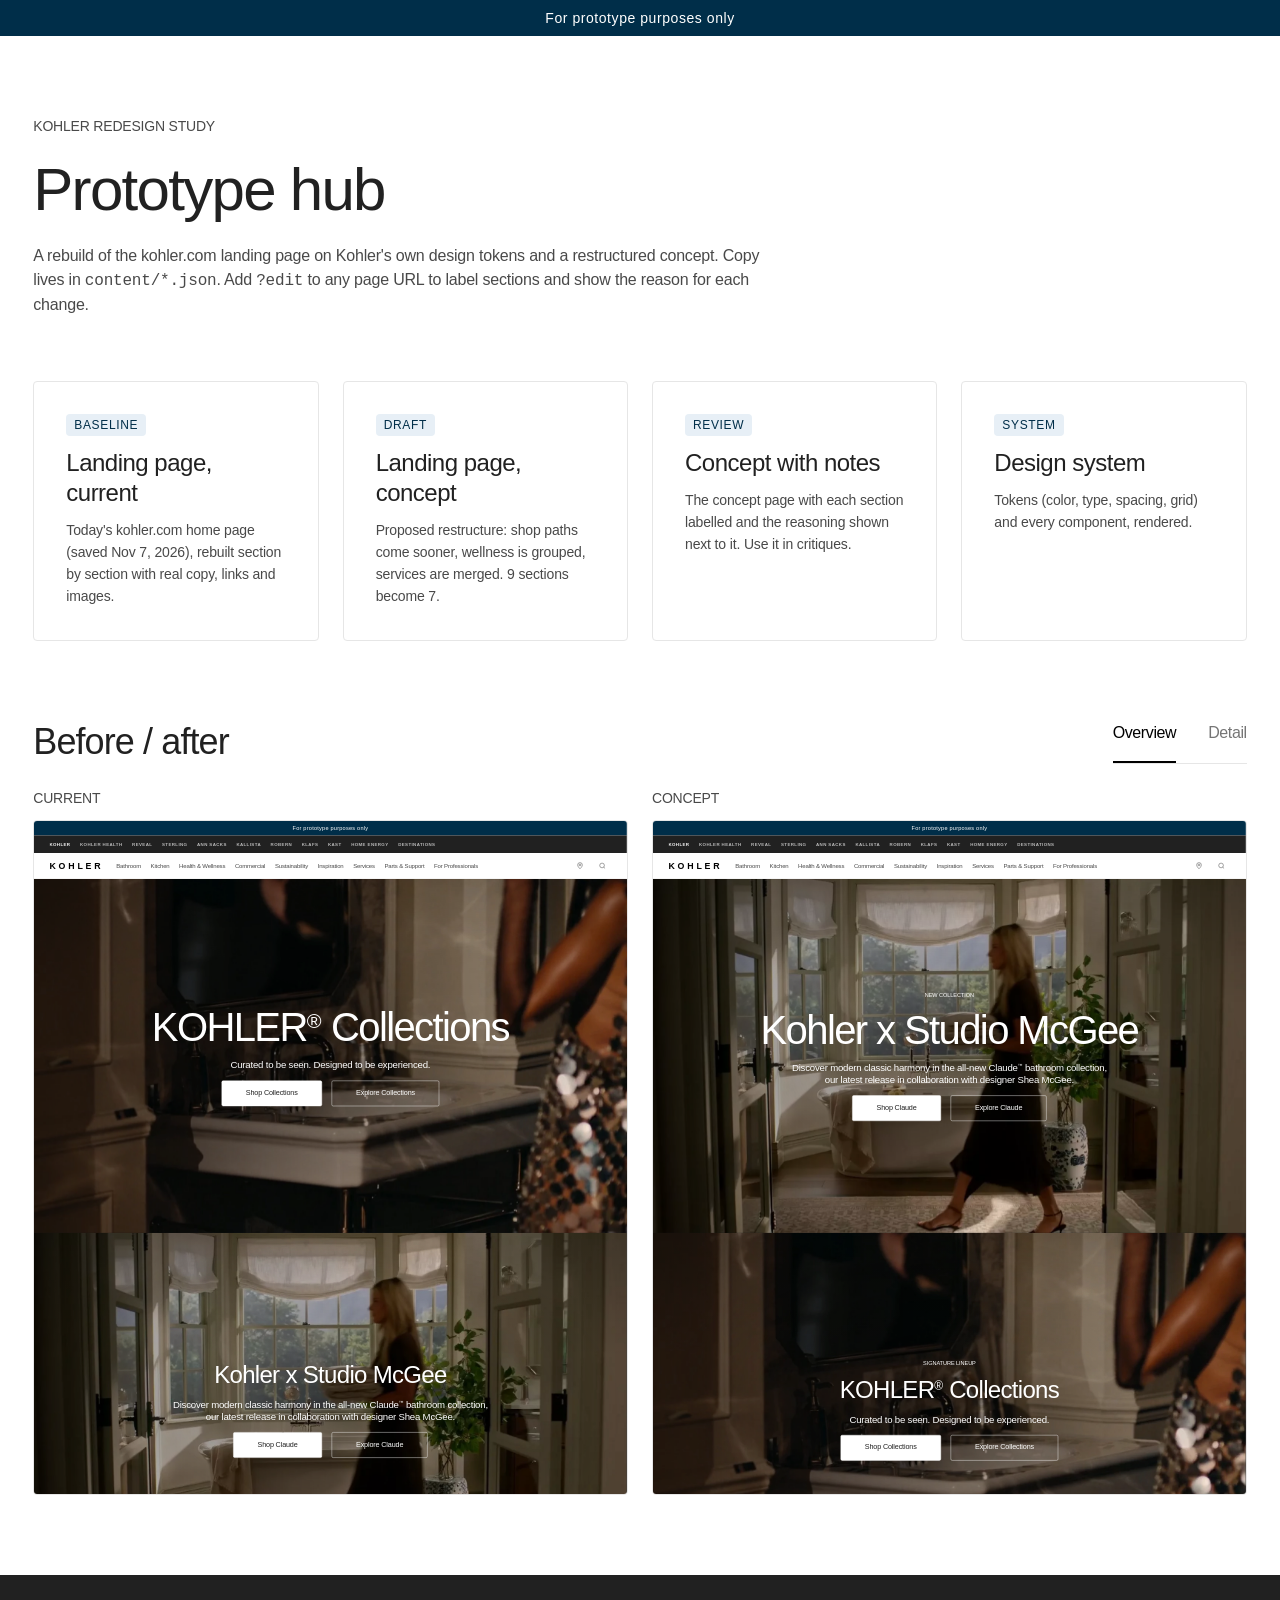
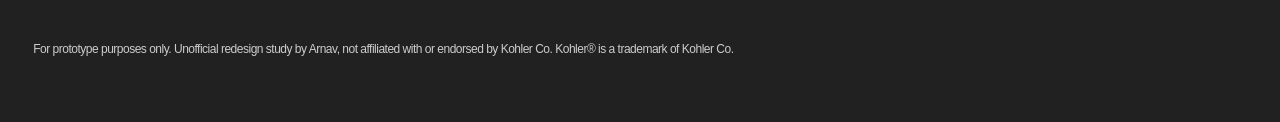
==== index.html @ b0c0a9b9 "Kohler redesign prototype: concept landing page, Kohler Viz and Kohler View Concept kohler.com landi" ====
<!doctype html>
<html lang="en"><head><meta charset="utf-8"><meta name="viewport" content="width=device-width,initial-scale=1">
<meta name="robots" content="noindex"><link rel="icon" href="data:,">
<title>Kohler redesign study | prototype hub</title>
<link rel="stylesheet" href="tokens.css"><link rel="stylesheet" href="components.css">
<style>
  .hub-head{padding-block:var(--sp-3xl) var(--sp-2xl);display:grid;gap:var(--sp-s)}
  .hub-head h1{margin:0;font:var(--t-h2);letter-spacing:var(--ls-h2);color:var(--c-primary-800)}
  .hub-head p{margin:0;max-width:760px}
  .hub-grid{display:grid;grid-template-columns:repeat(auto-fill,minmax(280px,1fr));gap:var(--sp-m)}
  .hub-card{display:grid;gap:var(--sp-2xs);align-content:start;padding:var(--sp-l);border:1px solid var(--c-gray-200);border-radius:var(--radius-xs);transition:box-shadow var(--dur-fast),border-color var(--dur-fast)}
  .hub-card:hover{box-shadow:var(--shadow-regular);border-color:transparent}
  .hub-card h2{margin:0;font:var(--t-title-l);letter-spacing:var(--ls-title-l);color:var(--c-primary-800)}
  .hub-card p{margin:0;font:var(--t-p-s);letter-spacing:var(--ls-p-s)}
  .hub-card .tag{justify-self:start}
  .hub-footer .footer__legal{margin-top:0;border-top:0;padding-top:0}
  .hub-card .meta{display:flex;gap:var(--sp-2xs);flex-wrap:wrap;margin-top:var(--sp-2xs)}
  .hub-card .meta a{font:var(--t-btn-s);letter-spacing:var(--ls-btn-s);color:var(--c-brand-600);text-decoration:underline}
  .compare{padding-block:var(--sp-2xl) var(--sp-3xl)}
  .compare__bar{display:flex;justify-content:space-between;align-items:end;gap:var(--sp-m);flex-wrap:wrap;margin-bottom:var(--sp-m)}
  .compare__bar h2{margin:0;font:var(--t-h4);letter-spacing:var(--ls-h4);color:var(--c-primary-800)}
  .compare__panes{display:grid;grid-template-columns:1fr 1fr;gap:var(--sp-m)}
  .compare__pane{display:grid;gap:var(--sp-2xs)}
  .compare__frame{position:relative;height:75vh;overflow:hidden;border:1px solid var(--c-gray-200);border-radius:var(--radius-xs);background:var(--c-gray-100)}
  .compare__frame iframe{position:absolute;top:0;left:0;width:calc(100% / var(--s));height:calc(75vh / var(--s));border:0;transform:scale(var(--s));transform-origin:0 0}
  @media (max-width:1023px){.compare__panes{grid-template-columns:1fr}}
</style>
</head><body>
<div class="concept-banner" role="note">For prototype purposes only</div>
<main class="container">
  <header class="hub-head">
    <p class="t-caption" style="margin:0">Kohler redesign study</p>
    <h1>Prototype hub</h1>
    <p>A rebuild of the kohler.com landing page on Kohler's own design tokens and a restructured concept. Copy lives in <code>content/*.json</code>. Add <code>?edit</code> to any page URL to label sections and show the reason for each change.</p>
  </header>

  <div class="hub-grid">
    <a class="hub-card" href="current.html"><span class="tag">Baseline</span><h2>Landing page, current</h2><p>Today's kohler.com home page (saved Nov 7, 2026), rebuilt section by section with real copy, links and images.</p></a>
    <a class="hub-card" href="concept.html"><span class="tag">Draft</span><h2>Landing page, concept</h2><p>Proposed restructure: shop paths come sooner, wellness is grouped, services are merged. 9 sections become 7.</p></a>
    <a class="hub-card" href="concept.html?edit"><span class="tag">Review</span><h2>Concept with notes</h2><p>The concept page with each section labelled and the reasoning shown next to it. Use it in critiques.</p></a>
    <a class="hub-card" href="design-system.html"><span class="tag">System</span><h2>Design system</h2><p>Tokens (color, type, spacing, grid) and every component, rendered.</p></a>
  </div>

  <section class="compare" aria-labelledby="cmp-h">
    <div class="compare__bar">
      <h2 id="cmp-h">Before / after</h2>
      <div class="tabs" role="tablist" aria-label="Preview scale">
        <button class="tab" role="tab" aria-selected="true" data-scale=".4">Overview</button>
        <button class="tab" role="tab" aria-selected="false" data-scale=".6">Detail</button>
      </div>
    </div>
    <div class="compare__panes" style="--s:.4">
      <div class="compare__pane"><span class="t-caption">Current</span><div class="compare__frame"><iframe src="current.html" title="Current landing page" loading="lazy"></iframe></div></div>
      <div class="compare__pane"><span class="t-caption">Concept</span><div class="compare__frame"><iframe src="concept.html" title="Concept landing page" loading="lazy"></iframe></div></div>
    </div>
  </section>
</main>
<footer class="footer hub-footer"><div class="container"><div class="footer__legal">For prototype purposes only. Unofficial redesign study by Arnav, not affiliated with or endorsed by Kohler Co. Kohler® is a trademark of Kohler Co.</div></div></footer>
<script>
  document.querySelectorAll('[data-scale]').forEach(b => b.addEventListener('click', () => {
    document.querySelectorAll('[data-scale]').forEach(x => x.setAttribute('aria-selected', x === b));
    document.querySelector('.compare__panes').style.setProperty('--s', b.dataset.scale);
  }));
</script>
</body></html>
---- tokens.css ----
/* Design tokens extracted from the saved kohler.com landing page CSS (:root custom properties).
   Font note: Helvetica Now Text is licensed and not in the source files; system Helvetica is the stand-in (not bundled; see README). */
:root{
  --font-primary:"Helvetica Now Text","Helvetica Neue",Helvetica,Arial,sans-serif;
  /* color: primary */
  --c-white:#fff; --c-primary-700:#494949; --c-primary-800:#212121; --c-black:#000;
  /* color: gray */
  --c-gray-100:#f9f9f9; --c-gray-200:#e6e6e6; --c-gray-300:#cdcdcd; --c-gray-400:#989898; --c-gray-500:#757575;
  /* color: brand + semantic */
  --c-brand-600:#002e49; --c-brand-05:rgb(24 104 165/5%); --c-brand-10:rgb(24 104 165/10%);
  --c-error:#d10000; --c-success:#4a9232; --c-info:#00bce5;
  --c-overlay-light:rgb(230 230 230/75%); --c-overlay-medium:rgb(0 0 0/50%); --c-overlay-dark:rgb(0 0 0/75%);
  /* color: finish swatches */
  --c-thunder-gray:#5b5c56; --c-cashmere:#666; --c-sandbar:#bfbaae; --c-ice-gray:#c1c5c3;
  --c-almond:#e1decf; --c-dune:#e2e3db; --c-biscuit:#e9e7da; --c-swatch-white:#f4f4f4;
  /* elevation, radius, motion */
  --shadow-regular:1px 1px 20px 0 rgb(0 0 0/15%); --shadow-irregular:0 10px 20px 0 rgb(0 0 0/7%);
  --radius-none:0; --radius-xs:4px; --radius-s:5px; --radius-m:10px; --radius-full:50%;
  --dur-instant:100ms; --dur-fast:300ms; --dur-moderate:600ms; --dur-slow:1000ms;
  /* grid (desktop, 12 col) */
  --grid-gutter:min(4.12vw,79px); --grid-width:min(94.8vw,1820px);
  --grid-margin:calc((100vw - var(--grid-width))/2); --grid-cols:12;
  --grid-col:calc((var(--grid-width) - (var(--grid-cols) - 1)*var(--grid-gutter))/var(--grid-cols));
  /* spacing (desktop) */
  --sp-4xs:2px; --sp-3xs:4px; --sp-2xs:12px; --sp-xs:16px; --sp-s:20px; --sp-m:24px; --sp-l:32px; --sp-xl:40px; --sp-2xl:64px; --sp-3xl:80px; --sp-4xl:120px;
  /* surfaces (inferred: Kohler's "bg-charcoal" section class; exact value not in saved CSS, primary-800 used) */
  --c-surface-dark:var(--c-primary-800); --c-error-on-dark:color-mix(in srgb,var(--c-error) 60%,var(--c-white)); --c-on-dark:var(--c-white); --c-on-dark-muted:var(--c-gray-300);
  /* metal finish swatches (INFERRED for the web apps; Kohler's CSS only defines ceramic swatches) */
  --c-finish-chrome:#c9ccce; --c-finish-black:#2b2b2b; --c-finish-brass:#b8955a; --c-finish-nickel:#a9a69c; --c-finish-glass:#dfe6e8;
  /* focus (from Kohler's input :focus rule) */
  --c-focus:#66afe9; --shadow-focus:0 0 8px rgb(102 175 233/60%);
  /* media */
  --ratio-hero:1600/955; --ratio-feature:1492/1121; --ratio-banner:1876/1058; --ratio-portrait:1200/1597;
  /* breakpoints (reference only): tablet <=1023px, mobile <=639px */
}
@media (max-width:1023px){:root{--grid-gutter:8.22vw;--grid-width:90.4vw;--grid-cols:6;
  --sp-4xs:2px;--sp-3xs:4px;--sp-2xs:8px;--sp-xs:12px;--sp-s:16px;--sp-m:20px;--sp-l:24px;--sp-xl:32px;--sp-2xl:40px;--sp-3xl:64px;--sp-4xl:80px}}
@media (max-width:639px){:root{--grid-gutter:8.37vw;--grid-width:92.12vw;--sp-2xs:12px;--sp-xs:16px;--sp-s:20px;--sp-m:24px;--sp-l:32px;--sp-xl:40px;--sp-2xl:64px;--sp-3xl:80px;--sp-4xl:120px}}

/* type scale (desktop). weight / size / line-height / letter-spacing */
:root{
  --t-display-l:300 200px/.8 var(--font-primary); --ls-display-l:-12px;
  --t-display-m:300 140px/.86 var(--font-primary); --ls-display-m:-9.8px;
  --t-h1:300 100px/1.1 var(--font-primary); --ls-h1:-7.5px;
  --t-h2:300 60px/68px var(--font-primary); --ls-h2:-3.1px;
  --t-h3:300 45px/1.24 var(--font-primary); --ls-h3:-3.2px;
  --t-h4:300 36px/1.22 var(--font-primary); --ls-h4:-1.7px;
  --t-h5:300 32px/1.25 var(--font-primary); --ls-h5:-1.6px;
  --t-h6:300 26px/1.31 var(--font-primary); --ls-h6:-1.5px;
  --t-title-l:300 24px/1.25 var(--font-primary); --ls-title-l:-1.2px;
  --t-title-m:300 20px/1.4 var(--font-primary); --ls-title-m:-1px;
  --t-title-s:300 16px/1.5 var(--font-primary); --ls-title-s:-.8px;
  --t-p-l:400 20px/1.4 var(--font-primary); --ls-p-l:-.65px;
  --t-p-m:400 16px/1.5 var(--font-primary); --ls-p-m:-.55px;
  --t-p-s:400 14px/1.57 var(--font-primary); --ls-p-s:-.45px;
  --t-p-xs:400 12px/1.67 var(--font-primary); --ls-p-xs:-.5px;
  --t-btn-l:500 18px/1.44 var(--font-primary); --ls-btn-l:-.35px;
  --t-btn-m:500 16px/1.5 var(--font-primary); --ls-btn-m:-.35px;
  --t-btn-s:500 14px/1.57 var(--font-primary); --ls-btn-s:-.3px;
  --t-label-m:400 16px/1.5 var(--font-primary); --ls-label-m:-.4px;
  --t-label-medium-m:500 16px/1.5 var(--font-primary); --ls-label-medium-m:-.4px;
  --t-brand-switcher:700 11px/1.4545 var(--font-primary); --ls-brand-switcher:1px;
  --t-nav:400 15px/1.47 var(--font-primary); --ls-nav:-.4px;
  --t-nav-selected:500 15px/1.47 var(--font-primary);
  --t-overlay-title:300 50px/1.08 var(--font-primary); --ls-overlay-title:-3px;
  --t-tag-m:500 12px/1 var(--font-primary); --ls-tag-m:.65px;
  --t-caption-m:400 14px/1.4286 var(--font-primary);
}
@media (max-width:1023px){:root{
  --t-h2:300 40px/48px var(--font-primary); --ls-h2:-2.2px;
  --t-h4:300 32px/40px var(--font-primary); --ls-h4:-2.2px;
}}

/* Fallback tracking: Kohler's letter-spacing is tuned for Helvetica Now Text. When that font is not installed
   (js/render.js adds .has-brand-font if it is), headings in Helvetica Neue/Arial collide, so loosen them ~45%. */
:root:not(.has-brand-font){
  --ls-display-l:-6.5px; --ls-display-m:-5.4px; --ls-h1:-4px; --ls-h2:-1.7px; --ls-h3:-1.6px; --ls-h4:-.9px;
  --ls-h5:-.8px; --ls-h6:-.7px; --ls-title-l:-.5px; --ls-title-m:-.4px; --ls-title-s:-.3px; --ls-overlay-title:-1.6px;
  --ls-p-l:-.3px; --ls-p-m:-.2px; --ls-p-s:-.15px;
}
@media (max-width:1023px){:root:not(.has-brand-font){--ls-h2:-1.2px;--ls-h4:-1.1px}}
---- components.css ----
/* Components built only from tokens.css */
*{box-sizing:border-box}
body{margin:0;font:var(--t-p-m);letter-spacing:var(--ls-p-m);color:var(--c-primary-700);background:var(--c-white);-webkit-font-smoothing:antialiased}
a{color:inherit;text-decoration:none}
.container{width:var(--grid-width);margin-inline:auto}
.grid{display:grid;grid-template-columns:repeat(var(--grid-cols),1fr);column-gap:var(--grid-gutter)}

/* type utilities */
.t-h1{font:var(--t-h1);letter-spacing:var(--ls-h1)} .t-h2{font:var(--t-h2);letter-spacing:var(--ls-h2)}
.t-h3{font:var(--t-h3);letter-spacing:var(--ls-h3)} .t-h4{font:var(--t-h4);letter-spacing:var(--ls-h4)}
.t-title-l{font:var(--t-title-l);letter-spacing:var(--ls-title-l)} .t-p-l{font:var(--t-p-l);letter-spacing:var(--ls-p-l)}
.t-p-m{font:var(--t-p-m);letter-spacing:var(--ls-p-m)} .t-p-s{font:var(--t-p-s);letter-spacing:var(--ls-p-s)}
.t-caption{font:var(--t-caption-m);text-transform:uppercase}
@media (max-width:1023px){.t-h1{font-size:56px;letter-spacing:-3.5px}}

/* utility bar (brand switcher) */
.brandbar{background:var(--c-primary-800);color:var(--c-white)}
.brandbar ul{display:flex;gap:var(--sp-m);list-style:none;margin:0;padding:10px 0;overflow-x:auto}
.brandbar a{font:var(--t-brand-switcher);letter-spacing:var(--ls-brand-switcher);text-transform:uppercase;opacity:.7;white-space:nowrap;transition:opacity var(--dur-fast)}
.brandbar a:hover,.brandbar a[aria-current]{opacity:1}

/* main nav */
.mainnav{background:var(--c-white);border-bottom:1px solid var(--c-gray-200)}
.mainnav > .container{display:flex;align-items:center;gap:var(--sp-l);height:64px}
.mainnav .logo{font:700 22px/1 var(--font-primary);letter-spacing:.32em;color:var(--c-black)}

/* buttons */
.btn{display:inline-flex;justify-content:center;align-items:center;font:var(--t-btn-l);letter-spacing:var(--ls-btn-l);padding:17px 60px 19px;border:1px solid;border-radius:var(--radius-xs);cursor:pointer;transition:all var(--dur-fast) ease-in-out;background:transparent;color:inherit}
.btn:hover{transform:scale(.93)} .btn:focus-visible{outline:2px solid var(--c-info);outline-offset:3px}
[tabindex="-1"]:focus{outline:none}
.btn--primary{background:var(--c-brand-600);border-color:var(--c-brand-600);color:var(--c-white)}
.btn--secondary{border-color:var(--c-primary-700);color:var(--c-primary-700)}
.btn--on-photo{border-color:var(--c-white);color:var(--c-white)}
.btn--s{font:var(--t-btn-s);letter-spacing:var(--ls-btn-s);padding:10px 28px}
.btn:disabled{background:var(--c-gray-300);border-color:var(--c-gray-300);color:var(--c-white);cursor:not-allowed;transform:none}
.link-underline{font:500 20px/20px var(--font-primary);letter-spacing:-.4px;color:var(--c-gray-500);padding-bottom:5px;border-bottom:1px solid;transition:color var(--dur-fast)}
.link-underline:hover{color:var(--c-black)}

/* teaser (hero / full-bleed promo) */
.teaser{position:relative;min-height:640px;display:flex;align-items:flex-end;color:var(--c-white);background:var(--c-primary-800);overflow:hidden}
.teaser__media{position:absolute;inset:0;background-size:cover;background-position:center}
.teaser__media::after{content:"";position:absolute;inset:0;background:linear-gradient(to top,var(--c-overlay-medium),transparent 60%)}
.teaser__body{position:relative;padding-block:var(--sp-3xl);display:grid;gap:var(--sp-m);max-width:720px}
.teaser__actions{display:flex;gap:var(--sp-m);flex-wrap:wrap}

/* carousel + product card */
.carousel__head{display:flex;justify-content:space-between;align-items:baseline;margin-block:var(--sp-2xl) var(--sp-l)}
.carousel__track{display:grid;grid-auto-flow:column;grid-auto-columns:calc((100% - 3*var(--sp-m))/4);gap:var(--sp-m);overflow-x:auto;scroll-snap-type:x mandatory;padding-bottom:var(--sp-s)}
.card{scroll-snap-align:start;display:grid;gap:var(--sp-xs);align-content:start}
.card__img{aspect-ratio:1/1;background:var(--c-gray-100);border-radius:var(--radius-xs);transition:box-shadow var(--dur-fast)}
.card:hover .card__img{box-shadow:var(--shadow-regular)}
.card__title{font:var(--t-label-medium-m);letter-spacing:var(--ls-label-medium-m);color:var(--c-primary-800)}
@media (max-width:1023px){.carousel__track{grid-auto-columns:60%}}

/* tabs, tag, form field */
.tabs{display:flex;gap:var(--sp-l);border-bottom:1px solid var(--c-gray-200)}
.tab{font:var(--t-label-medium-m);letter-spacing:var(--ls-label-m);padding:var(--sp-xs) 0;background:none;border:0;border-bottom:2px solid transparent;color:var(--c-gray-500);cursor:pointer}
.tab[aria-selected=true]{color:var(--c-black);border-color:var(--c-black)}
.tag{display:inline-block;font:var(--t-tag-m);letter-spacing:var(--ls-tag-m);text-transform:uppercase;background:var(--c-brand-10);color:var(--c-brand-600);padding:5px 8px;border-radius:var(--radius-xs)}
.field{display:grid;gap:6px;font:var(--t-label-m);letter-spacing:var(--ls-label-m)}
.field input{height:40px;border:1px solid var(--c-gray-300);border-radius:var(--radius-xs);padding-inline:15px;font:var(--t-p-s);background:var(--c-white)}
.field input:focus{outline:0;border-color:var(--c-focus);box-shadow:var(--shadow-focus)}

/* footer */
.footer{background:var(--c-primary-800);color:var(--c-gray-300);padding-block:var(--sp-2xl)}
.footer__cols{display:grid;grid-template-columns:repeat(4,1fr);gap:var(--sp-xl)}
.footer h2{font:var(--t-label-medium-m);letter-spacing:var(--ls-label-medium-m);color:var(--c-white);margin:0 0 var(--sp-xs)}
.footer a{display:block;font:var(--t-p-s);letter-spacing:var(--ls-p-s);padding:4px 0;transition:color var(--dur-fast)}
.footer a:hover{color:var(--c-white)}
.footer__legal{margin-top:var(--sp-2xl);padding-top:var(--sp-m);border-top:1px solid var(--c-primary-700);font:var(--t-p-xs);letter-spacing:var(--ls-p-xs)}
@media (max-width:639px){.footer__cols{grid-template-columns:1fr 1fr}.btn{padding:14px 32px}}

/* concept disclosure banner (keep this in every page of the pitch) */
.concept-banner{background:var(--c-brand-600);color:var(--c-white);text-align:center;font:var(--t-caption-m);letter-spacing:.04em;padding:8px var(--sp-s)}

/* ===================================================================
   Phase 1 additions (inferred from saved-page class names; see README)
   =================================================================== */
img{max-width:100%;display:block}
sup{font-size:.5em;vertical-align:super;line-height:0;letter-spacing:0}
.visually-hidden{position:absolute;width:1px;height:1px;overflow:hidden;clip:rect(0 0 0 0);white-space:nowrap}
:focus-visible{outline:2px solid var(--c-info);outline-offset:3px}

/* section rhythm */
.section{padding-block:var(--sp-3xl)}
.section--dark{background:var(--c-surface-dark);color:var(--c-on-dark-muted)}
.section--dark h2,.section--dark h3{color:var(--c-on-dark)}
.section--tight{padding-block:var(--sp-xl)}
[data-type=intro] + .section{padding-top:0}
[data-type=intro]{padding-bottom:var(--sp-2xl)}

/* teaser: layout + overlay modifiers
   Kohler classes: hero-banner-des-medium-center / -bottom, linear-left-to-right, radial-from-center-out,
   linear-top-to-bottom, bg-opacity-35/45 */
.teaser{--ov:.45;min-height:0;height:min(calc(100vw * 955 / 1600),calc(100vh - 64px),1100px)}
.teaser__media img{width:100%;height:100%;object-fit:cover}
.teaser__media::after{background:
  radial-gradient(ellipse at center,color-mix(in srgb,var(--c-black) calc(var(--ov)*100%),transparent) 0%,transparent 70%),
  linear-gradient(to right,color-mix(in srgb,var(--c-black) calc(var(--ov)*80%),transparent),transparent 55%),
  linear-gradient(to bottom,color-mix(in srgb,var(--c-black) calc(var(--ov)*50%),transparent),transparent 35%)}
.teaser--ov-35{--ov:.35}
.teaser > .container{position:relative;display:flex}
.teaser__title{margin:0;color:var(--c-white)}
.teaser__desc{margin:0;color:var(--c-white)}
.teaser--center{align-items:center}
.teaser--center > .container,.teaser--bottom > .container{justify-content:center;text-align:center}
.teaser--center .teaser__actions,.teaser--bottom .teaser__actions{justify-content:center}
.teaser--center .teaser__body,.teaser--bottom .teaser__body{max-width:1120px;justify-items:center}
.teaser--center .teaser__desc,.teaser--bottom .teaser__desc{max-width:820px}
@media (max-width:1023px){.teaser{height:auto;min-height:560px}}
@media (max-width:639px){.teaser{min-height:600px}.teaser .t-h1{font-size:48px;letter-spacing:-2px}.teaser .t-h2{font-size:36px;line-height:1.15;letter-spacing:-1.4px}.teaser__desc{font:var(--t-p-l)}.teaser__actions .btn{width:100%}}

/* light link-style action used on photo (cmp-teaser__action-link) */
.link-underline--on-dark{color:var(--c-white)}
.link-underline--on-dark:hover{color:var(--c-gray-300)}

/* feature cards (Kohler: double-featured-content-cards / carousel two-column-layout fc-white) */
.feature-cards{display:grid;grid-template-columns:repeat(2,1fr);gap:var(--grid-gutter)}
.feature-card{position:relative;display:block;aspect-ratio:var(--ratio-feature);overflow:hidden;color:var(--c-white);background:var(--c-primary-700)}
.feature-card img{position:absolute;inset:0;width:100%;height:100%;object-fit:cover;transition:transform var(--dur-slow) ease}
.feature-card::after{content:"";position:absolute;inset:0;background:
  radial-gradient(ellipse at center,color-mix(in srgb,var(--c-black) 30%,transparent),transparent 75%),
  linear-gradient(to top,var(--c-overlay-medium),transparent 55%)}
.feature-card__body{position:absolute;inset:auto 0 0 0;z-index:1;display:grid;gap:var(--sp-s);justify-items:start;padding:var(--sp-xl)}
.feature-card__title{margin:0;font:var(--t-h3);letter-spacing:var(--ls-h3);color:var(--c-white)}
.feature-card:hover img{transform:scale(1.04)}
.feature-card:hover .link-underline{color:var(--c-gray-300)}
@media (max-width:639px){.feature-cards{grid-template-columns:1fr;gap:var(--sp-m)}.feature-card__body{padding:var(--sp-m)}.feature-card__title{font:var(--t-h5);letter-spacing:var(--ls-h5)}}

/* split banner (Kohler: inspired-banner-with-large-image-text-left / -right) */
.banner-split{display:grid;grid-template-columns:repeat(var(--grid-cols),1fr);column-gap:var(--grid-gutter);align-items:center}
.banner-split__media{grid-column:5 / -1;grid-row:1;aspect-ratio:var(--ratio-banner);overflow:hidden;background:var(--c-primary-700)}
.banner-split__media img{width:100%;height:100%;object-fit:cover}
.banner-split__body{grid-column:1 / 5;grid-row:1;display:grid;gap:var(--sp-m);justify-items:start}
.banner-split--text-right .banner-split__media{grid-column:1 / 9}
.banner-split--text-right .banner-split__body{grid-column:9 / -1}
.banner-split h2,.banner-caption h2{margin:0;font:var(--t-h2);letter-spacing:var(--ls-h2)}
.banner-split p,.banner-caption p{margin:0;font:var(--t-p-l);letter-spacing:var(--ls-p-l)}

/* image + caption banner (Kohler: img-left-caption-right) */
.banner-caption{display:grid;grid-template-columns:repeat(var(--grid-cols),1fr);column-gap:var(--grid-gutter);align-items:center}
.banner-caption__media{grid-column:1 / 6;grid-row:1;aspect-ratio:var(--ratio-portrait);overflow:hidden;background:var(--c-primary-700)}
.banner-caption__media img{width:100%;height:100%;object-fit:cover}
.banner-caption__body{grid-column:7 / -1;grid-row:1;display:grid;gap:var(--sp-m);justify-items:start;max-width:640px}
@media (max-width:1023px){
  .banner-split__media,.banner-split--text-right .banner-split__media,.banner-caption__media{grid-column:1 / -1;grid-row:1}
  .banner-split__body,.banner-split--text-right .banner-split__body,.banner-caption__body{grid-column:1 / -1;grid-row:2;margin-top:var(--sp-l)}}

/* buttons on dark / photo surfaces (Kohler: gbh-secondary-button inside bg-charcoal) */
.btn--on-dark{border-color:var(--c-white);color:var(--c-white)}
.btn--light{background:var(--c-white);border-color:var(--c-white);color:var(--c-primary-800)}

/* carousel controls */
.carousel__nav{display:flex;gap:var(--sp-2xs)}
.carousel__btn{width:40px;height:40px;display:grid;place-items:center;border:1px solid var(--c-gray-300);border-radius:var(--radius-full);background:var(--c-white);color:var(--c-primary-800);cursor:pointer;transition:border-color var(--dur-fast)}
.carousel__btn:hover{border-color:var(--c-primary-800)}
.carousel__btn:disabled{opacity:.35;cursor:default}
.card__img{overflow:hidden}
.card__img img{width:100%;height:100%;object-fit:contain;mix-blend-mode:multiply}
.card__meta{font:var(--t-p-s);letter-spacing:var(--ls-p-s);color:var(--c-gray-500)}

/* main nav: icon utilities */

/* footer additions: newsletter + follow us + legal */
.footer__top{display:grid;grid-template-columns:repeat(var(--grid-cols),1fr);column-gap:var(--grid-gutter);row-gap:var(--sp-xl);padding-bottom:var(--sp-2xl);margin-bottom:var(--sp-2xl);border-bottom:1px solid var(--c-primary-700)}
.newsletter{grid-column:1 / 7;display:grid;gap:var(--sp-xs)}
.newsletter p{margin:0;font:var(--t-p-m);letter-spacing:var(--ls-p-m);color:var(--c-gray-300)}
.newsletter__row{display:flex;gap:var(--sp-2xs);border-bottom:1px solid var(--c-gray-500)}
.newsletter__row input{flex:1;min-width:0;height:48px;border:0;background:transparent;color:var(--c-white);font:var(--t-p-m);letter-spacing:var(--ls-p-m)}
.newsletter__row input::placeholder{color:var(--c-gray-400)}
.newsletter__row input:focus{outline:0}
.newsletter__row:focus-within{border-color:var(--c-white)}
.newsletter__row button{background:none;border:0;color:var(--c-white);font:var(--t-btn-s);letter-spacing:var(--ls-btn-s);cursor:pointer}
.followus{grid-column:9 / -1;display:grid;gap:var(--sp-xs);align-content:start}
.followus ul{display:flex;flex-wrap:wrap;gap:var(--sp-2xs);list-style:none;margin:0;padding:0}
.footer .followus a{display:grid;place-items:center;width:40px;height:40px;padding:0;border:1px solid var(--c-primary-700);border-radius:var(--radius-full);font:var(--t-tag-m);letter-spacing:0}
.footer .followus a:hover{border-color:var(--c-white)}
.footer__legal{display:flex;flex-wrap:wrap;gap:var(--sp-2xs) var(--sp-m);align-items:center}
.footer .footer__legal a{display:inline;padding:0;font:inherit}
.footer__legal .footer__copy{margin-left:auto}
.footer__disclaimer{margin-top:var(--sp-m);font:var(--t-p-xs);letter-spacing:var(--ls-p-xs);color:var(--c-gray-400)}
@media (max-width:1023px){.newsletter,.followus{grid-column:1 / -1}.footer__legal .footer__copy{margin-left:0}}

/* prototype edit mode (?edit): label each section with its content id */
.is-edit [data-section]{position:relative;outline:2px dashed var(--c-info);outline-offset:-2px}
.is-edit [data-section]::before{content:attr(data-section) " / " attr(data-type);position:absolute;top:var(--sp-2xs);left:var(--sp-2xs);z-index:5;background:var(--c-info);color:var(--c-black);font:var(--t-tag-m);letter-spacing:var(--ls-tag-m);padding:6px 8px;border-radius:var(--radius-xs)}
.edit-note{display:none}
.is-edit .edit-note{display:block;position:absolute;right:var(--sp-2xs);top:var(--sp-2xs);z-index:5;max-width:360px;background:var(--c-white);color:var(--c-primary-800);font:var(--t-p-s);letter-spacing:var(--ls-p-s);padding:var(--sp-2xs) var(--sp-xs);border-left:3px solid var(--c-info);box-shadow:var(--shadow-regular)}
.render-error{padding:var(--sp-2xl) 0;font:var(--t-p-l);color:var(--c-error)}

/* ===================================================================
   Interactions (Nov 7): sticky header, mega menu, overlays, newsletter states, reveal
   =================================================================== */
:root{--ease-out:cubic-bezier(.2,.7,.2,1);--header-h:64px}

/* sticky main nav: brand bar scrolls away, nav sticks; hides on scroll down, returns on scroll up */
.mainnav{position:sticky;top:0;z-index:40;transition:transform var(--dur-fast) var(--ease-out),box-shadow var(--dur-fast)}
.mainnav.is-stuck{box-shadow:var(--shadow-irregular);border-bottom-color:transparent}
.mainnav.is-hidden{transform:translateY(-100%)}
.mainnav > .container{height:var(--header-h)}
.mainnav .logo{flex:none}
.mainnav nav{flex:1;min-width:0}
.mainnav__list{display:flex;gap:var(--sp-m);list-style:none;margin:0;padding:0}
.mainnav__link{position:relative;display:flex;align-items:center;height:var(--header-h);padding:0;background:none;border:0;cursor:pointer;
  font:var(--t-nav);letter-spacing:var(--ls-nav);color:var(--c-primary-700);white-space:nowrap;transition:color var(--dur-fast)}
.mainnav__link::after{content:"";position:absolute;left:0;right:0;bottom:-1px;height:2px;background:var(--c-black);transform:scaleX(0);transform-origin:left;transition:transform var(--dur-fast) var(--ease-out)}
.mainnav__link:hover,.mainnav__link[aria-expanded="true"]{color:var(--c-black)}
.mainnav__link:hover::after,.mainnav__link[aria-expanded="true"]::after{transform:scaleX(1)}
.mainnav__link[aria-expanded="true"]{font:var(--t-nav-selected);letter-spacing:var(--ls-nav)}
.mainnav__link:focus-visible{outline-offset:-2px}

/* utility buttons (store, search, menu) */
.utils{display:flex;align-items:center;gap:var(--sp-2xs);margin-left:auto}
.utils__btn{display:inline-flex;align-items:center;gap:6px;height:40px;padding:0 var(--sp-2xs);background:none;border:0;border-radius:var(--radius-xs);cursor:pointer;
  font:var(--t-btn-s);letter-spacing:var(--ls-btn-s);color:var(--c-primary-700);white-space:nowrap;transition:color var(--dur-fast),background var(--dur-fast)}
.utils__btn:hover{color:var(--c-black);background:var(--c-gray-100)}
.utils__btn svg{width:20px;height:20px;flex:none}
.utils__btn--menu{display:none}
@media (max-width:1599px){.utils__btn span{position:absolute;width:1px;height:1px;overflow:hidden;clip:rect(0 0 0 0)}}
@media (max-width:1199px){.mainnav nav{display:none}.utils__btn--menu{display:inline-flex}}

/* mega menu */
.mega{position:absolute;left:0;right:0;top:100%;background:var(--c-white);border-top:1px solid var(--c-gray-200);box-shadow:var(--shadow-irregular);
  opacity:0;transform:translateY(-8px);transition:opacity var(--dur-fast) var(--ease-out),transform var(--dur-fast) var(--ease-out)}
.mega.is-open{opacity:1;transform:none}
.mega.no-anim{transition:none}
.mega__inner{display:grid;grid-template-columns:repeat(4,1fr);column-gap:var(--grid-gutter);padding-block:var(--sp-xl) var(--sp-2xl)}
.mega__col ul{list-style:none;margin:0;padding:0;display:grid;gap:var(--sp-3xs)}
.mega__title{margin:0 0 var(--sp-xs);font:var(--t-tag-m);letter-spacing:var(--ls-tag-m);text-transform:uppercase;color:var(--c-gray-500)}
.mega__col a{display:inline-block;padding:6px 0;font:var(--t-title-s);letter-spacing:var(--ls-title-s);color:var(--c-primary-800);background:linear-gradient(currentColor,currentColor) 0 100%/0 1px no-repeat;transition:background-size var(--dur-fast) var(--ease-out)}
.mega__col a:hover,.mega__col a:focus-visible{background-size:100% 1px}
.mega__feature{grid-column:3 / -1;display:grid;grid-template-columns:1.3fr 1fr;grid-template-rows:auto auto 1fr;column-gap:var(--sp-m);row-gap:var(--sp-2xs);align-content:start}
.mega__img{grid-row:1 / -1;aspect-ratio:var(--ratio-feature);overflow:hidden;background:var(--c-gray-100)}
.mega__img img{width:100%;height:100%;object-fit:cover;transition:transform var(--dur-slow) var(--ease-out)}
.mega__feature:hover .mega__img img{transform:scale(1.04)}
.mega__feature .t-caption{color:var(--c-gray-500);font:var(--t-tag-m);letter-spacing:var(--ls-tag-m);align-self:end}
.mega__feature-title{font:var(--t-h6);letter-spacing:var(--ls-h6);color:var(--c-primary-800)}
.mega__feature .link-underline{justify-self:start;align-self:start;font:var(--t-label-medium-m);letter-spacing:var(--ls-label-medium-m);line-height:1}
.mega-scrim{position:fixed;inset:0;z-index:30;background:var(--c-overlay-medium);opacity:0;transition:opacity var(--dur-fast)}
.mega-scrim.is-open{opacity:1}

/* overlays (native <dialog>: focus trap + Esc handled by the browser) */
html.has-overlay{overflow:hidden}
.overlay{position:fixed;inset:0;width:100%;height:100%;max-width:none;max-height:none;margin:0;padding:0;border:0;background:transparent;color:var(--c-primary-700)}
.overlay::backdrop{background:var(--c-overlay-medium);opacity:0;transition:opacity var(--dur-fast)}
.overlay.is-open::backdrop{opacity:1}
.overlay__panel{position:absolute;background:var(--c-white);display:grid;align-content:start;gap:var(--sp-m);transition:transform var(--dur-fast) var(--ease-out),opacity var(--dur-fast)}
.overlay--top .overlay__panel{top:0;left:0;right:0;width:auto;padding:var(--sp-l) var(--grid-margin) var(--sp-2xl);transform:translateY(-24px);opacity:0}
.overlay--right .overlay__panel{top:0;right:0;bottom:0;width:min(480px,100vw);padding:var(--sp-l);overflow-y:auto;transform:translateX(100%)}
.overlay.is-open .overlay__panel{transform:none;opacity:1}
.overlay__head{display:flex;justify-content:space-between;align-items:center;gap:var(--sp-m)}
.overlay__title{margin:0;font:var(--t-h5);letter-spacing:var(--ls-h5);color:var(--c-primary-800)}
.overlay__text{margin:0;font:var(--t-p-m);letter-spacing:var(--ls-p-m)}
.overlay__label{margin:0;font:var(--t-tag-m);letter-spacing:var(--ls-tag-m);text-transform:uppercase;color:var(--c-gray-500)}
.overlay__note{margin:0;font:var(--t-p-xs);letter-spacing:var(--ls-p-xs);color:var(--c-gray-500)}
.overlay__note.flash{animation:flash var(--dur-slow) ease}
@keyframes flash{0%,40%{color:var(--c-brand-600);transform:translateX(0)}20%{transform:translateX(4px)}100%{color:var(--c-gray-500)}}
.icon-btn{width:40px;height:40px;display:grid;place-items:center;flex:none;border:0;border-radius:var(--radius-full);background:transparent;color:var(--c-primary-800);cursor:pointer;transition:background var(--dur-fast)}
.icon-btn:hover{background:var(--c-gray-100)}

/* search */
.search-form{display:flex;align-items:center;gap:var(--sp-xs);border-bottom:2px solid var(--c-primary-800);padding-bottom:var(--sp-2xs)}
.search-form svg{width:28px;height:28px;flex:none;color:var(--c-primary-800)}
.search-form input{flex:1;min-width:0;border:0;background:none;font:var(--t-h4);letter-spacing:var(--ls-h4);color:var(--c-primary-800);padding:0}
.search-form input::placeholder{color:var(--c-gray-400)}
.search-form input:focus{outline:0}
.search-form input::-webkit-search-cancel-button{-webkit-appearance:none}
.chips{display:flex;flex-wrap:wrap;gap:var(--sp-2xs);list-style:none;margin:0;padding:0}
.chip{padding:8px var(--sp-xs);border:1px solid var(--c-gray-300);border-radius:20px;background:var(--c-white);font:var(--t-p-s);letter-spacing:var(--ls-p-s);color:var(--c-primary-800);cursor:pointer;transition:border-color var(--dur-fast),background var(--dur-fast)}
.chip:hover{border-color:var(--c-primary-800);background:var(--c-gray-100)}

/* store finder */
.store-form{display:grid;gap:var(--sp-s)}
.store-form .btn{justify-self:start}
.store-results ul{list-style:none;margin:0 0 var(--sp-xs);padding:0;display:grid;gap:var(--sp-2xs)}
.store-card{display:grid;gap:2px;padding:var(--sp-xs);border:1px solid var(--c-gray-200);border-radius:var(--radius-xs);font:var(--t-p-s);letter-spacing:var(--ls-p-s);animation:rise var(--dur-moderate) var(--ease-out) both}
.store-card:nth-child(2){animation-delay:80ms}
.store-card strong{font-weight:500;color:var(--c-primary-800)}
.store-card__hours{color:var(--c-success)}
.field__hint{font:var(--t-p-xs);letter-spacing:var(--ls-p-xs);color:var(--c-gray-500)}
.field--error input{border-color:var(--c-error)}
.field--error .field__hint{color:var(--c-error)}

/* mobile drawer nav */
.drawer-nav{display:grid;border-top:1px solid var(--c-gray-200)}
.drawer-nav > a,.drawer-nav summary{display:flex;justify-content:space-between;align-items:center;padding:var(--sp-xs) 0;border-bottom:1px solid var(--c-gray-200);font:var(--t-title-m);letter-spacing:var(--ls-title-m);color:var(--c-primary-800);cursor:pointer;list-style:none}
.drawer-nav summary::-webkit-details-marker{display:none}
.drawer-nav .chev{transition:transform var(--dur-fast) var(--ease-out)}
.drawer-nav details[open] .chev{transform:rotate(180deg)}
.drawer-nav details ul{list-style:none;margin:0 0 var(--sp-xs);padding:0;display:grid}
.drawer-nav details a{display:block;padding:8px 0;font:var(--t-p-m);letter-spacing:var(--ls-p-m)}
.drawer-nav details .mega__title{margin:var(--sp-xs) 0 var(--sp-3xs)}
.drawer-nav details[open] > :not(summary){animation:rise var(--dur-fast) var(--ease-out) both}
.drawer-utils{padding-top:var(--sp-xs)}
.drawer-utils .link-underline{background:none;border-width:0 0 1px;cursor:pointer;font:var(--t-label-medium-m);letter-spacing:var(--ls-label-medium-m);padding-inline:0}

/* newsletter states (mock, never submits) */
.newsletter__row button{transition:opacity var(--dur-fast)}
.newsletter__row button:hover{opacity:.7}
.newsletter__msg{min-height:1.5em;margin:0;font:var(--t-p-s);letter-spacing:var(--ls-p-s)}
.newsletter.is-invalid .newsletter__row{border-color:var(--c-error-on-dark);animation:shake 360ms ease}
.newsletter.is-invalid .newsletter__msg{color:var(--c-error-on-dark)}
.newsletter.is-invalid .newsletter__msg::before{content:"";display:inline-block;width:6px;height:6px;margin-right:8px;border-radius:var(--radius-full);background:var(--c-error-on-dark);vertical-align:middle}
.newsletter.is-done .newsletter__row{display:none}
.newsletter.is-done .newsletter__msg{color:var(--c-white);animation:rise var(--dur-moderate) var(--ease-out) both}
.newsletter.is-done .newsletter__msg strong{display:block;font:var(--t-title-l);letter-spacing:var(--ls-title-l)}
.newsletter.is-done .newsletter__msg span{color:var(--c-gray-400)}
@keyframes shake{25%{transform:translateX(-4px)}75%{transform:translateX(4px)}}
@keyframes rise{from{opacity:0;transform:translateY(12px)}to{opacity:1;transform:none}}

/* intro block (centered statement) */
.intro-block{max-width:960px;text-align:center;display:grid;gap:var(--sp-m);justify-items:center}
.intro-block .teaser__actions{justify-content:center}

/* scroll reveal (only applied by JS when motion is allowed) */
.reveal{opacity:0;transform:translateY(28px);transition:opacity var(--dur-moderate) var(--ease-out) var(--d,0ms),transform var(--dur-slow) var(--ease-out) var(--d,0ms)}
.reveal.is-visible{opacity:1;transform:none}
/* first hero animates in on load */
[data-section]:first-child .teaser__body.reveal{transition-delay:150ms}
.teaser__media img{transition:transform 6s var(--ease-out)}
[data-section]:first-child .teaser__media img{animation:settle 2.4s var(--ease-out) both}
@keyframes settle{from{transform:scale(1.06)}to{transform:scale(1)}}

/* buttons: Kohler's hover scale is .93; soften on dark/photo buttons with a fill swap */
.btn--light:hover{background:var(--c-gray-200);border-color:var(--c-gray-200)}
.btn--on-photo:hover,.btn--on-dark:hover{background:var(--c-white);color:var(--c-primary-800)}
.btn:active{transform:scale(.9)}
.link-underline{background:none;display:inline-block}
.feature-card:focus-visible{outline-offset:4px}
.feature-card .link-underline{transition:color var(--dur-fast),padding-right var(--dur-fast) var(--ease-out)}
.feature-card:hover .link-underline{padding-right:12px}

@media (max-width:1023px){.mega__inner{grid-template-columns:repeat(2,1fr)}.mega__feature{grid-column:1 / -1}}

/* ===================================================================
   See Kohler in your bathroom (experienceHub) + QR handoff (sitemap, Nov 7)
   =================================================================== */
.badge{display:inline-flex;align-items:center;gap:6px;justify-self:start;font:var(--t-tag-m);letter-spacing:var(--ls-tag-m);text-transform:uppercase;padding:5px 8px;border-radius:var(--radius-xs)}
.badge--new{background:var(--c-brand-600);color:var(--c-white)}
.badge--new::before{content:"";width:6px;height:6px;border-radius:var(--radius-full);background:var(--c-info)}

.experience{background:var(--c-gray-100)}
.experience__head{display:grid;gap:var(--sp-s);justify-items:start;max-width:820px;margin-bottom:var(--sp-2xl)}
.experience__head h2{margin:0;color:var(--c-primary-800)}
.experience__head p{margin:0}
.experience-hub{display:grid;grid-template-columns:repeat(6,1fr);gap:var(--sp-m)}
.xp-tile{grid-column:span 2;display:grid;grid-template-rows:auto 1fr;text-align:left;padding:0;border:0;background:var(--c-white);color:inherit;font:inherit;cursor:pointer;
  border-radius:var(--radius-xs);overflow:hidden;transition:box-shadow var(--dur-fast),transform var(--dur-fast) var(--ease-out)}
.xp-tile--wide{grid-column:span 3}
.xp-tile:hover{box-shadow:var(--shadow-regular);transform:translateY(-2px)}
.xp-tile:focus-visible{outline-offset:4px}
.xp-tile__media{display:block;aspect-ratio:4/3;overflow:hidden;background:var(--c-gray-200)}
.xp-tile--wide .xp-tile__media{aspect-ratio:16/9}
.xp-tile__media img{width:100%;height:100%;object-fit:cover;transition:transform var(--dur-slow) var(--ease-out)}
.xp-tile:hover .xp-tile__media img{transform:scale(1.04)}
.xp-tile__body{display:grid;gap:var(--sp-2xs);align-content:start;padding:var(--sp-m) var(--sp-m) var(--sp-l)}
.xp-tile__title{font:var(--t-title-l);letter-spacing:var(--ls-title-l);color:var(--c-primary-800)}
.xp-tile--wide .xp-tile__title{font:var(--t-h4);letter-spacing:var(--ls-h4)}
.xp-tile__desc{font:var(--t-p-m);letter-spacing:var(--ls-p-m)}
.xp-tile__cta{justify-self:start;margin-top:var(--sp-2xs);font:var(--t-label-medium-m);letter-spacing:var(--ls-label-medium-m);color:var(--c-primary-800)}
.xp-tile .badge{margin-bottom:var(--sp-3xs)}
@media (max-width:1023px){.experience-hub{grid-template-columns:repeat(2,1fr)}.xp-tile,.xp-tile--wide{grid-column:span 1}.xp-tile--wide{grid-column:1 / -1}}
@media (max-width:639px){.experience-hub{grid-template-columns:1fr}.xp-tile--wide{grid-column:auto}}

/* centered dialog (QR handoff) */
.overlay--center .overlay__panel{top:50%;left:50%;width:min(760px,92vw);max-height:90vh;overflow-y:auto;padding:var(--sp-l);border-radius:var(--radius-xs);
  transform:translate(-50%,-46%);opacity:0}
.overlay--center.is-open .overlay__panel{transform:translate(-50%,-50%);opacity:1}
.qr-panel__body{display:grid;grid-template-columns:220px 1fr;gap:var(--sp-xl);align-items:center}
.qr-code{width:220px;aspect-ratio:1;padding:var(--sp-xs);border:1px solid var(--c-gray-200);border-radius:var(--radius-xs);display:grid;place-items:center;background:var(--c-white)}
.qr-code svg{width:100%;height:100%}
.qr-panel__copy{display:grid;gap:var(--sp-s);justify-items:start}
.qr-panel__copy p{margin:0}
.qr-panel__copy .t-title-l{color:var(--c-primary-800)}
.qr-url{font-weight:500;color:var(--c-primary-800);word-break:break-all}
@media (max-width:639px){.qr-panel__body{grid-template-columns:1fr}.qr-code{width:180px}}

@media (prefers-reduced-motion:reduce){*{transition:none!important;animation:none!important}}
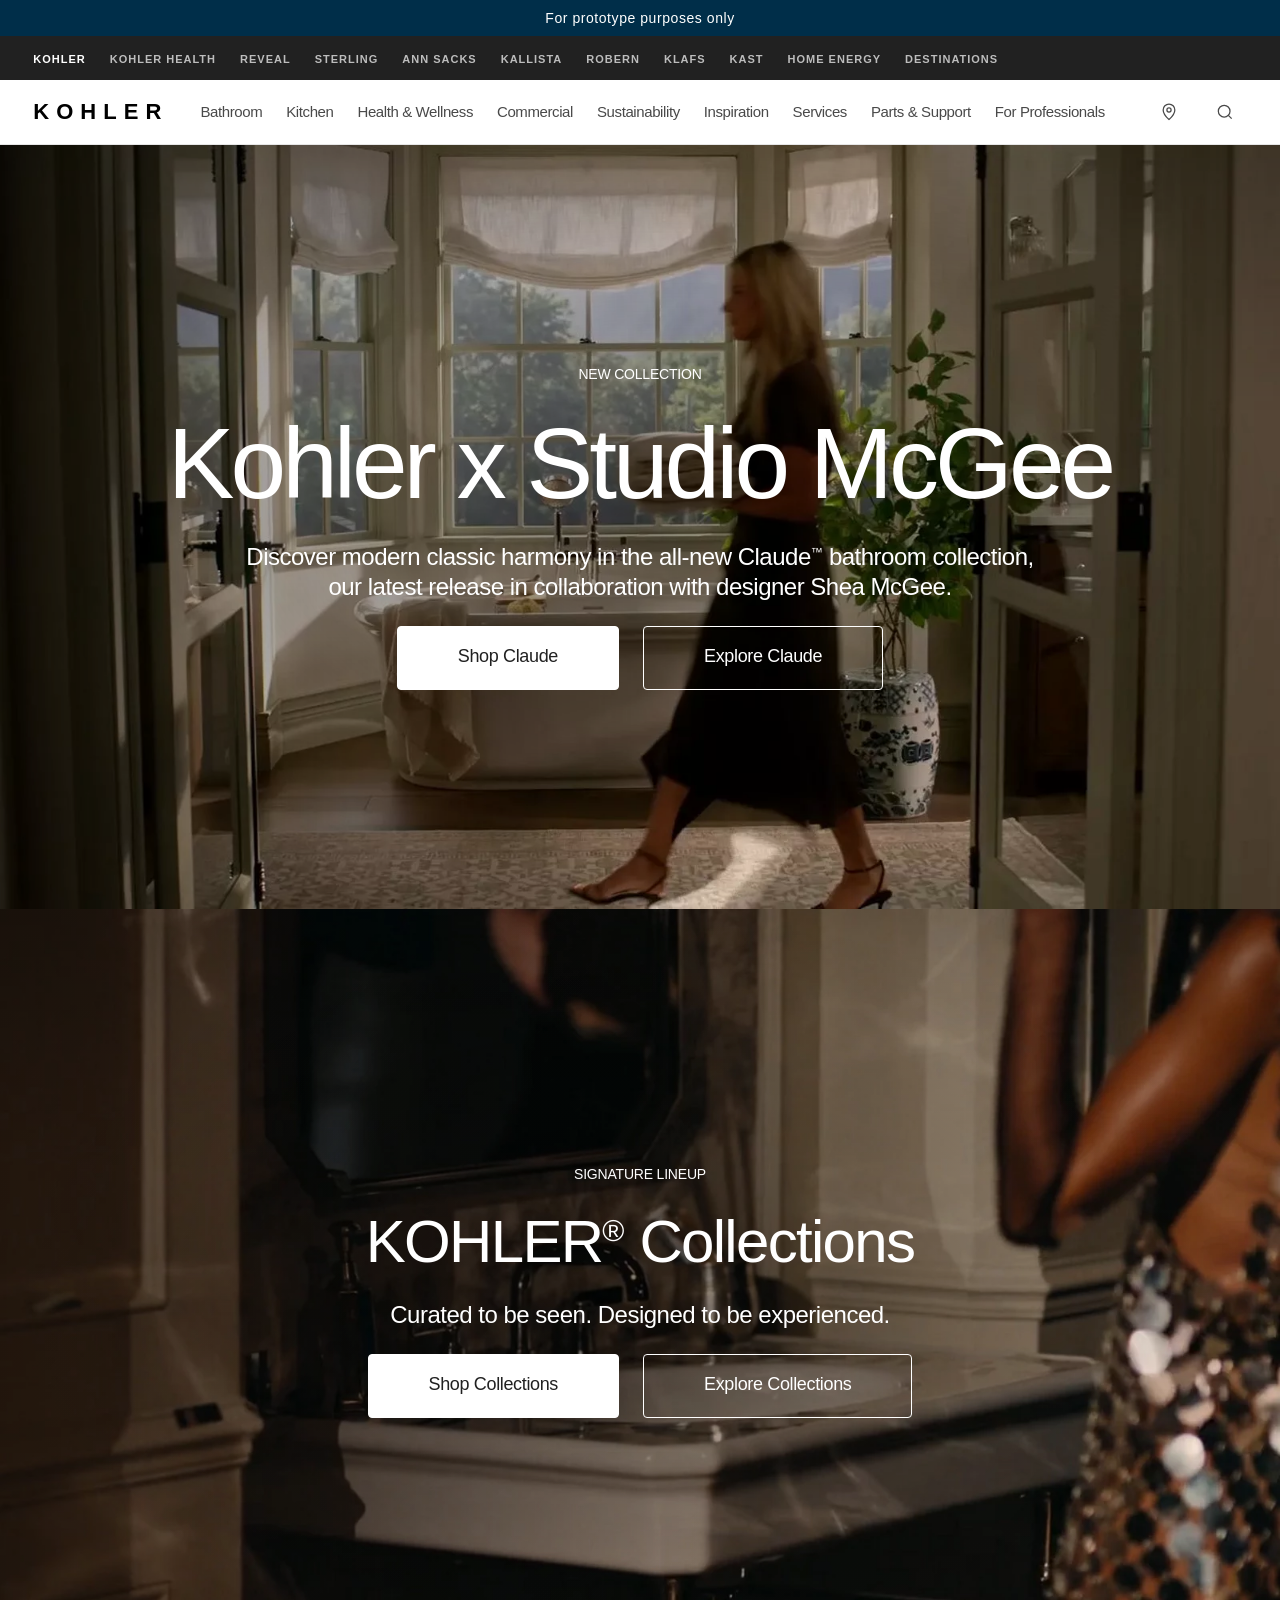
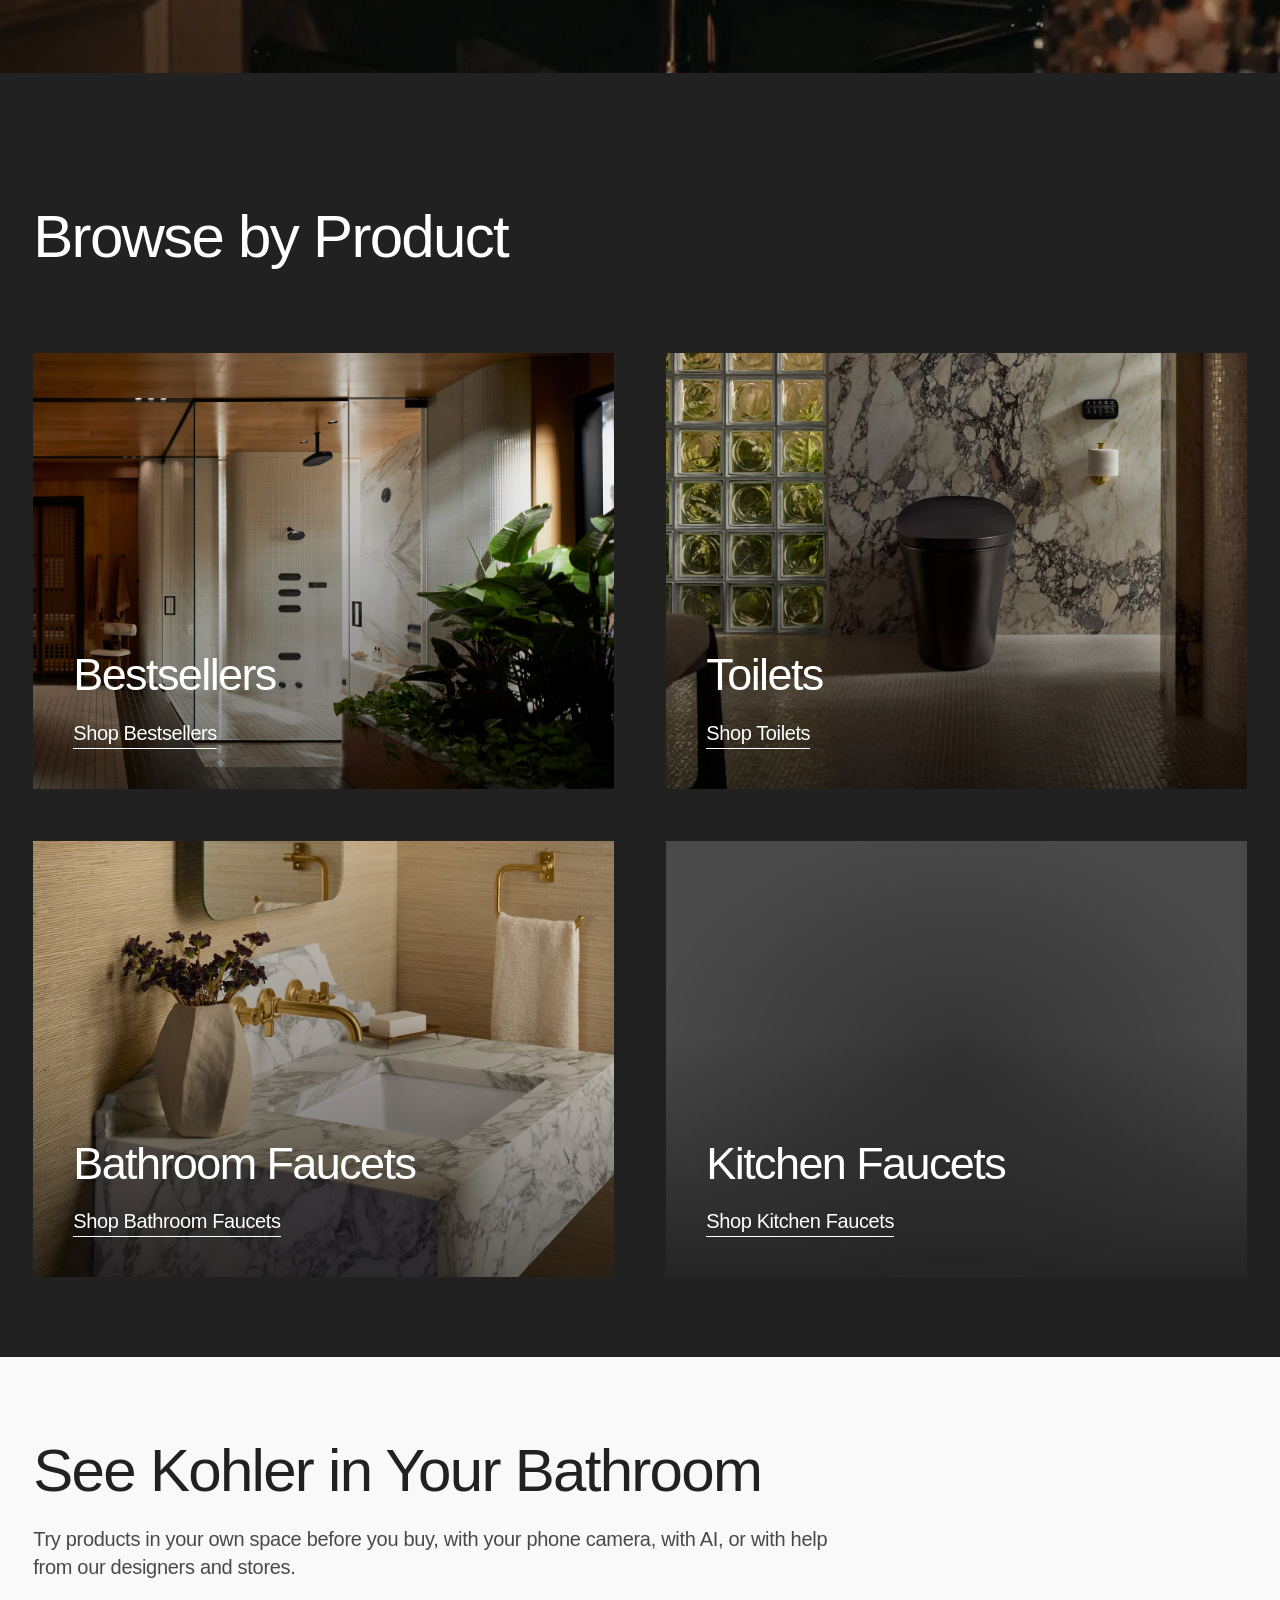
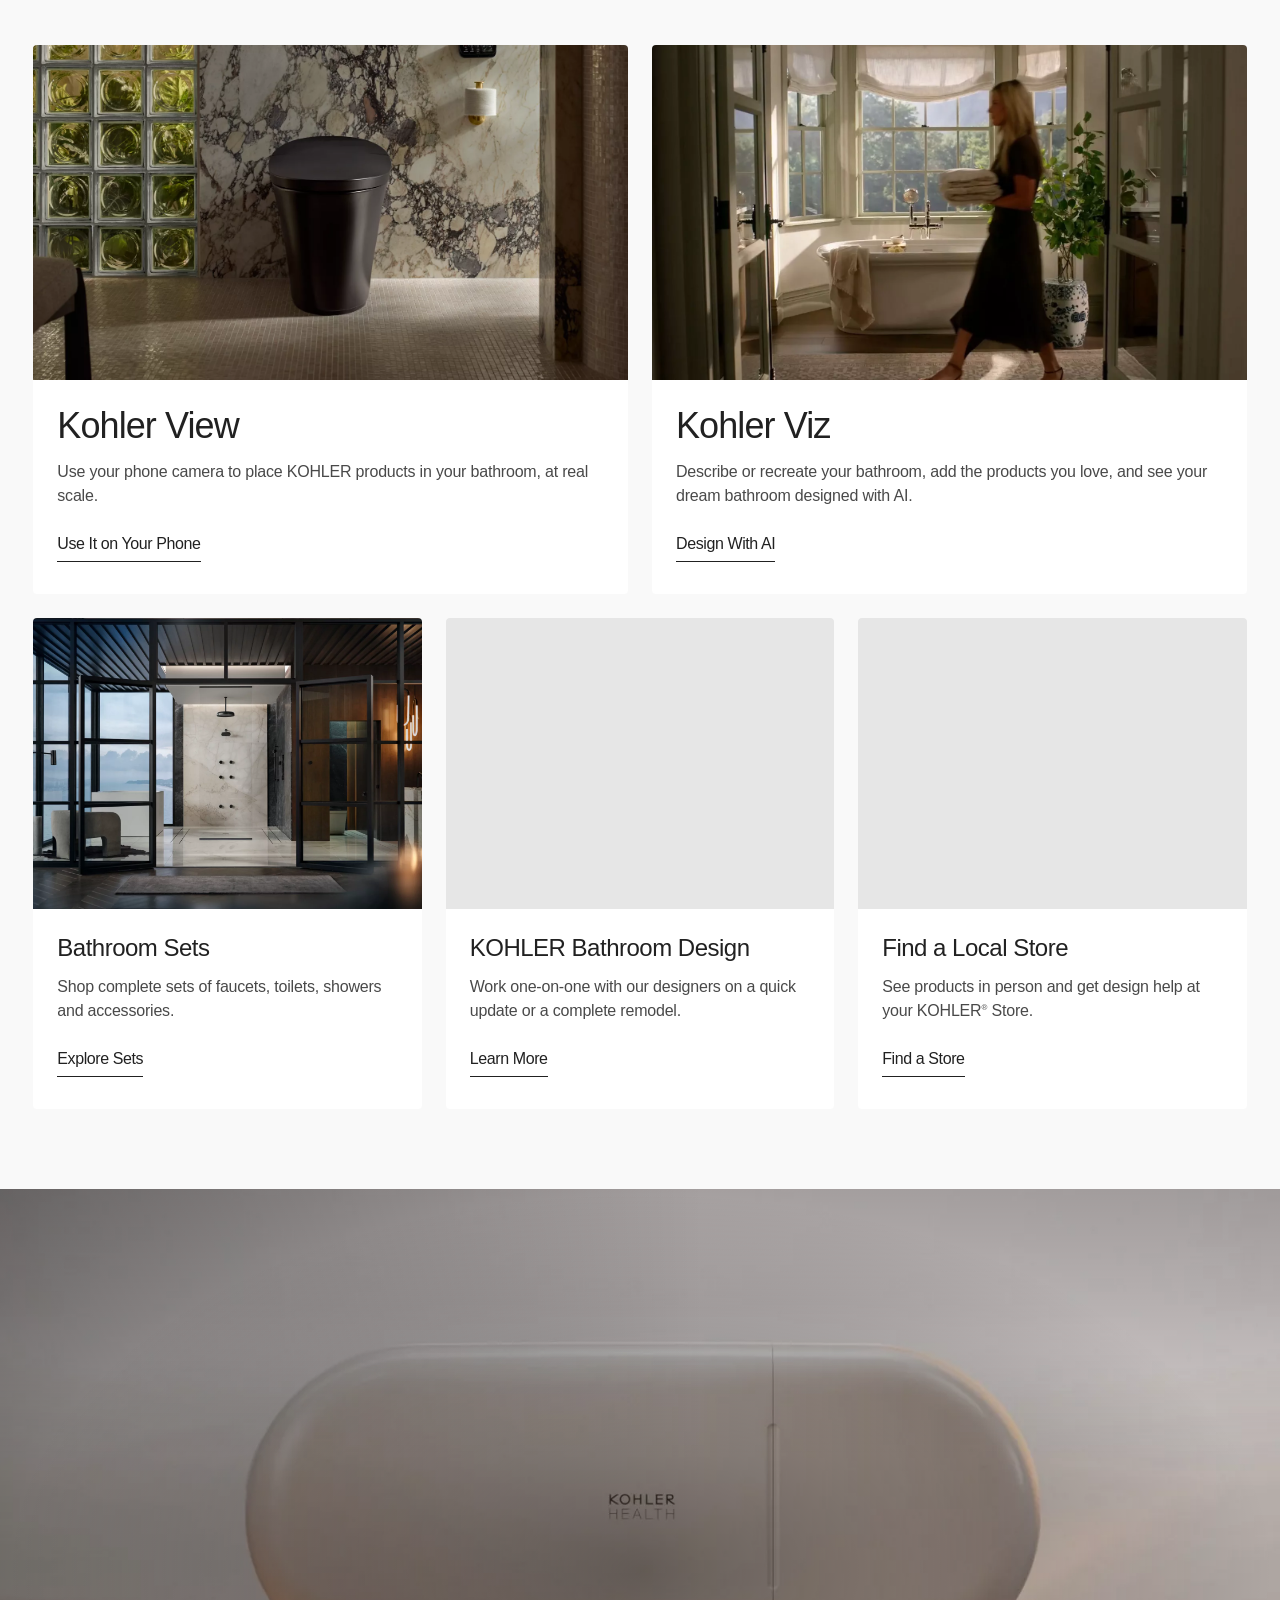
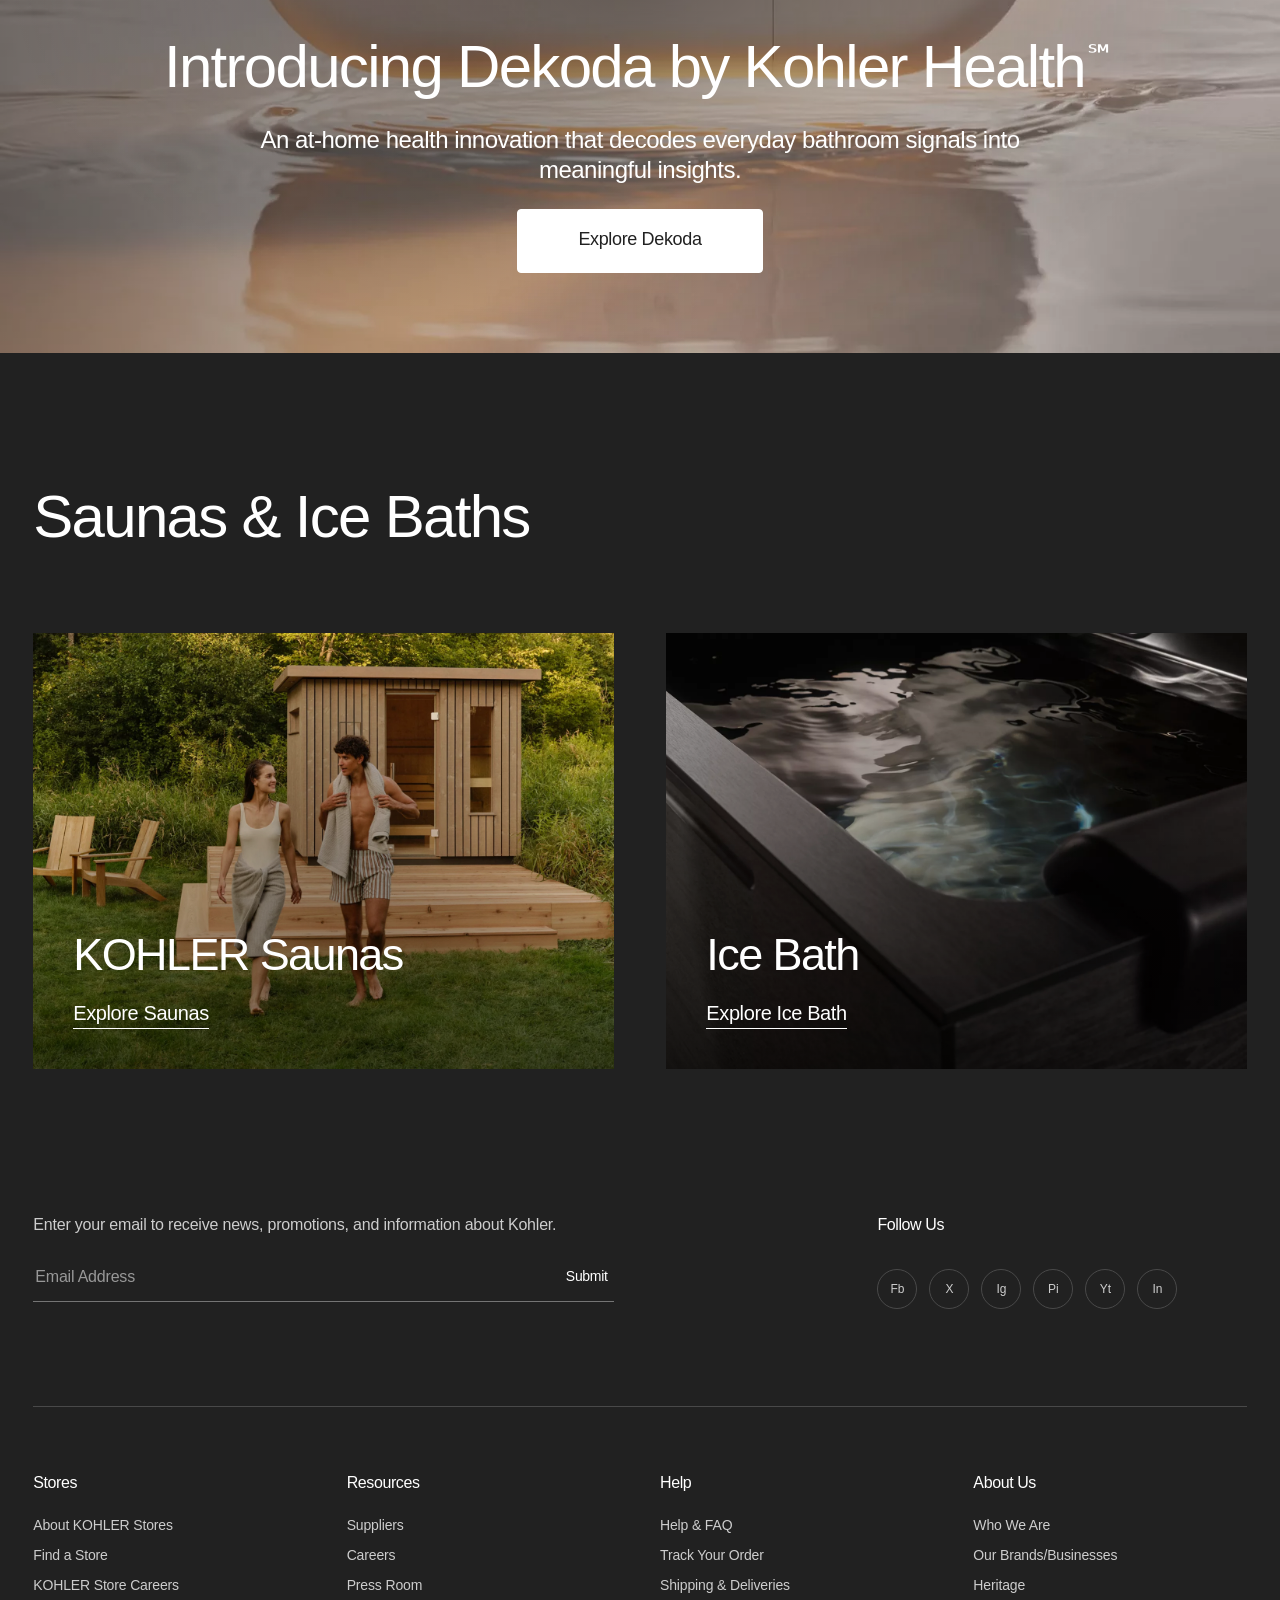
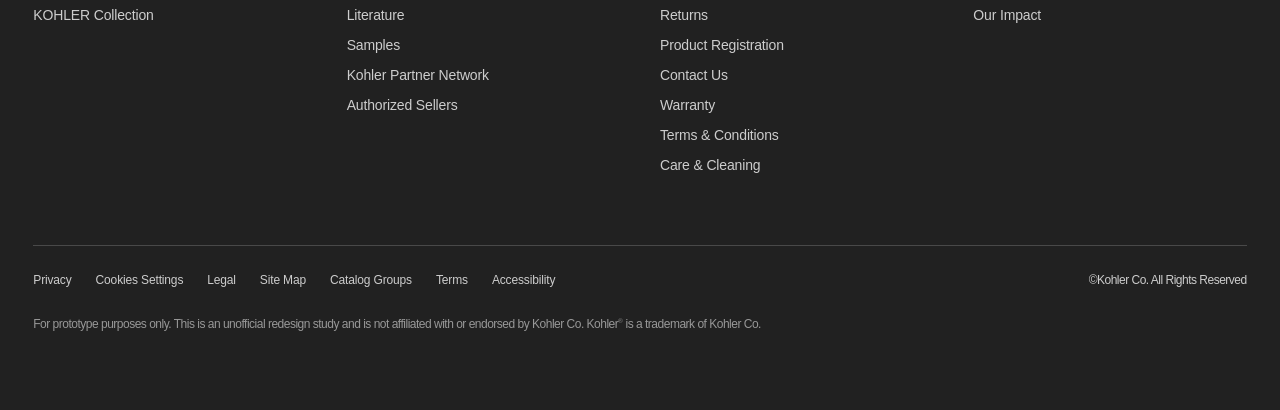
==== commit b23c98f2: "Publish live site: concept landing page, Kohler Viz, Kohler View Co-Authored-By: Claude Opus 5.5 <no" ====
--- a/index.html
+++ b/index.html
@@ -1,65 +1,10 @@
 <!doctype html>
 <html lang="en"><head><meta charset="utf-8"><meta name="viewport" content="width=device-width,initial-scale=1">
 <meta name="robots" content="noindex"><link rel="icon" href="data:,">
-<title>Kohler redesign study | prototype hub</title>
+<title>Kohler landing page (concept) | prototype</title>
 <link rel="stylesheet" href="tokens.css"><link rel="stylesheet" href="components.css">
-<style>
-  .hub-head{padding-block:var(--sp-3xl) var(--sp-2xl);display:grid;gap:var(--sp-s)}
-  .hub-head h1{margin:0;font:var(--t-h2);letter-spacing:var(--ls-h2);color:var(--c-primary-800)}
-  .hub-head p{margin:0;max-width:760px}
-  .hub-grid{display:grid;grid-template-columns:repeat(auto-fill,minmax(280px,1fr));gap:var(--sp-m)}
-  .hub-card{display:grid;gap:var(--sp-2xs);align-content:start;padding:var(--sp-l);border:1px solid var(--c-gray-200);border-radius:var(--radius-xs);transition:box-shadow var(--dur-fast),border-color var(--dur-fast)}
-  .hub-card:hover{box-shadow:var(--shadow-regular);border-color:transparent}
-  .hub-card h2{margin:0;font:var(--t-title-l);letter-spacing:var(--ls-title-l);color:var(--c-primary-800)}
-  .hub-card p{margin:0;font:var(--t-p-s);letter-spacing:var(--ls-p-s)}
-  .hub-card .tag{justify-self:start}
-  .hub-footer .footer__legal{margin-top:0;border-top:0;padding-top:0}
-  .hub-card .meta{display:flex;gap:var(--sp-2xs);flex-wrap:wrap;margin-top:var(--sp-2xs)}
-  .hub-card .meta a{font:var(--t-btn-s);letter-spacing:var(--ls-btn-s);color:var(--c-brand-600);text-decoration:underline}
-  .compare{padding-block:var(--sp-2xl) var(--sp-3xl)}
-  .compare__bar{display:flex;justify-content:space-between;align-items:end;gap:var(--sp-m);flex-wrap:wrap;margin-bottom:var(--sp-m)}
-  .compare__bar h2{margin:0;font:var(--t-h4);letter-spacing:var(--ls-h4);color:var(--c-primary-800)}
-  .compare__panes{display:grid;grid-template-columns:1fr 1fr;gap:var(--sp-m)}
-  .compare__pane{display:grid;gap:var(--sp-2xs)}
-  .compare__frame{position:relative;height:75vh;overflow:hidden;border:1px solid var(--c-gray-200);border-radius:var(--radius-xs);background:var(--c-gray-100)}
-  .compare__frame iframe{position:absolute;top:0;left:0;width:calc(100% / var(--s));height:calc(75vh / var(--s));border:0;transform:scale(var(--s));transform-origin:0 0}
-  @media (max-width:1023px){.compare__panes{grid-template-columns:1fr}}
-</style>
+<script src="js/render.js" defer></script><script src="js/interactions.js" defer></script>
 </head><body>
-<div class="concept-banner" role="note">For prototype purposes only</div>
-<main class="container">
-  <header class="hub-head">
-    <p class="t-caption" style="margin:0">Kohler redesign study</p>
-    <h1>Prototype hub</h1>
-    <p>A rebuild of the kohler.com landing page on Kohler's own design tokens and a restructured concept. Copy lives in <code>content/*.json</code>. Add <code>?edit</code> to any page URL to label sections and show the reason for each change.</p>
-  </header>
-
-  <div class="hub-grid">
-    <a class="hub-card" href="current.html"><span class="tag">Baseline</span><h2>Landing page, current</h2><p>Today's kohler.com home page (saved Nov 7, 2026), rebuilt section by section with real copy, links and images.</p></a>
-    <a class="hub-card" href="concept.html"><span class="tag">Draft</span><h2>Landing page, concept</h2><p>Proposed restructure: shop paths come sooner, wellness is grouped, services are merged. 9 sections become 7.</p></a>
-    <a class="hub-card" href="concept.html?edit"><span class="tag">Review</span><h2>Concept with notes</h2><p>The concept page with each section labelled and the reasoning shown next to it. Use it in critiques.</p></a>
-    <a class="hub-card" href="design-system.html"><span class="tag">System</span><h2>Design system</h2><p>Tokens (color, type, spacing, grid) and every component, rendered.</p></a>
-  </div>
-
-  <section class="compare" aria-labelledby="cmp-h">
-    <div class="compare__bar">
-      <h2 id="cmp-h">Before / after</h2>
-      <div class="tabs" role="tablist" aria-label="Preview scale">
-        <button class="tab" role="tab" aria-selected="true" data-scale=".4">Overview</button>
-        <button class="tab" role="tab" aria-selected="false" data-scale=".6">Detail</button>
-      </div>
-    </div>
-    <div class="compare__panes" style="--s:.4">
-      <div class="compare__pane"><span class="t-caption">Current</span><div class="compare__frame"><iframe src="current.html" title="Current landing page" loading="lazy"></iframe></div></div>
-      <div class="compare__pane"><span class="t-caption">Concept</span><div class="compare__frame"><iframe src="concept.html" title="Concept landing page" loading="lazy"></iframe></div></div>
-    </div>
-  </section>
-</main>
-<footer class="footer hub-footer"><div class="container"><div class="footer__legal">For prototype purposes only. Unofficial redesign study by Arnav, not affiliated with or endorsed by Kohler Co. Kohler® is a trademark of Kohler Co.</div></div></footer>
-<script>
-  document.querySelectorAll('[data-scale]').forEach(b => b.addEventListener('click', () => {
-    document.querySelectorAll('[data-scale]').forEach(x => x.setAttribute('aria-selected', x === b));
-    document.querySelector('.compare__panes').style.setProperty('--s', b.dataset.scale);
-  }));
-</script>
+<main id="main" data-content="content/concept.json"></main>
+<noscript><div class="concept-banner">For prototype purposes only</div><p class="container">This prototype needs JavaScript to load its content.</p></noscript>
 </body></html>
